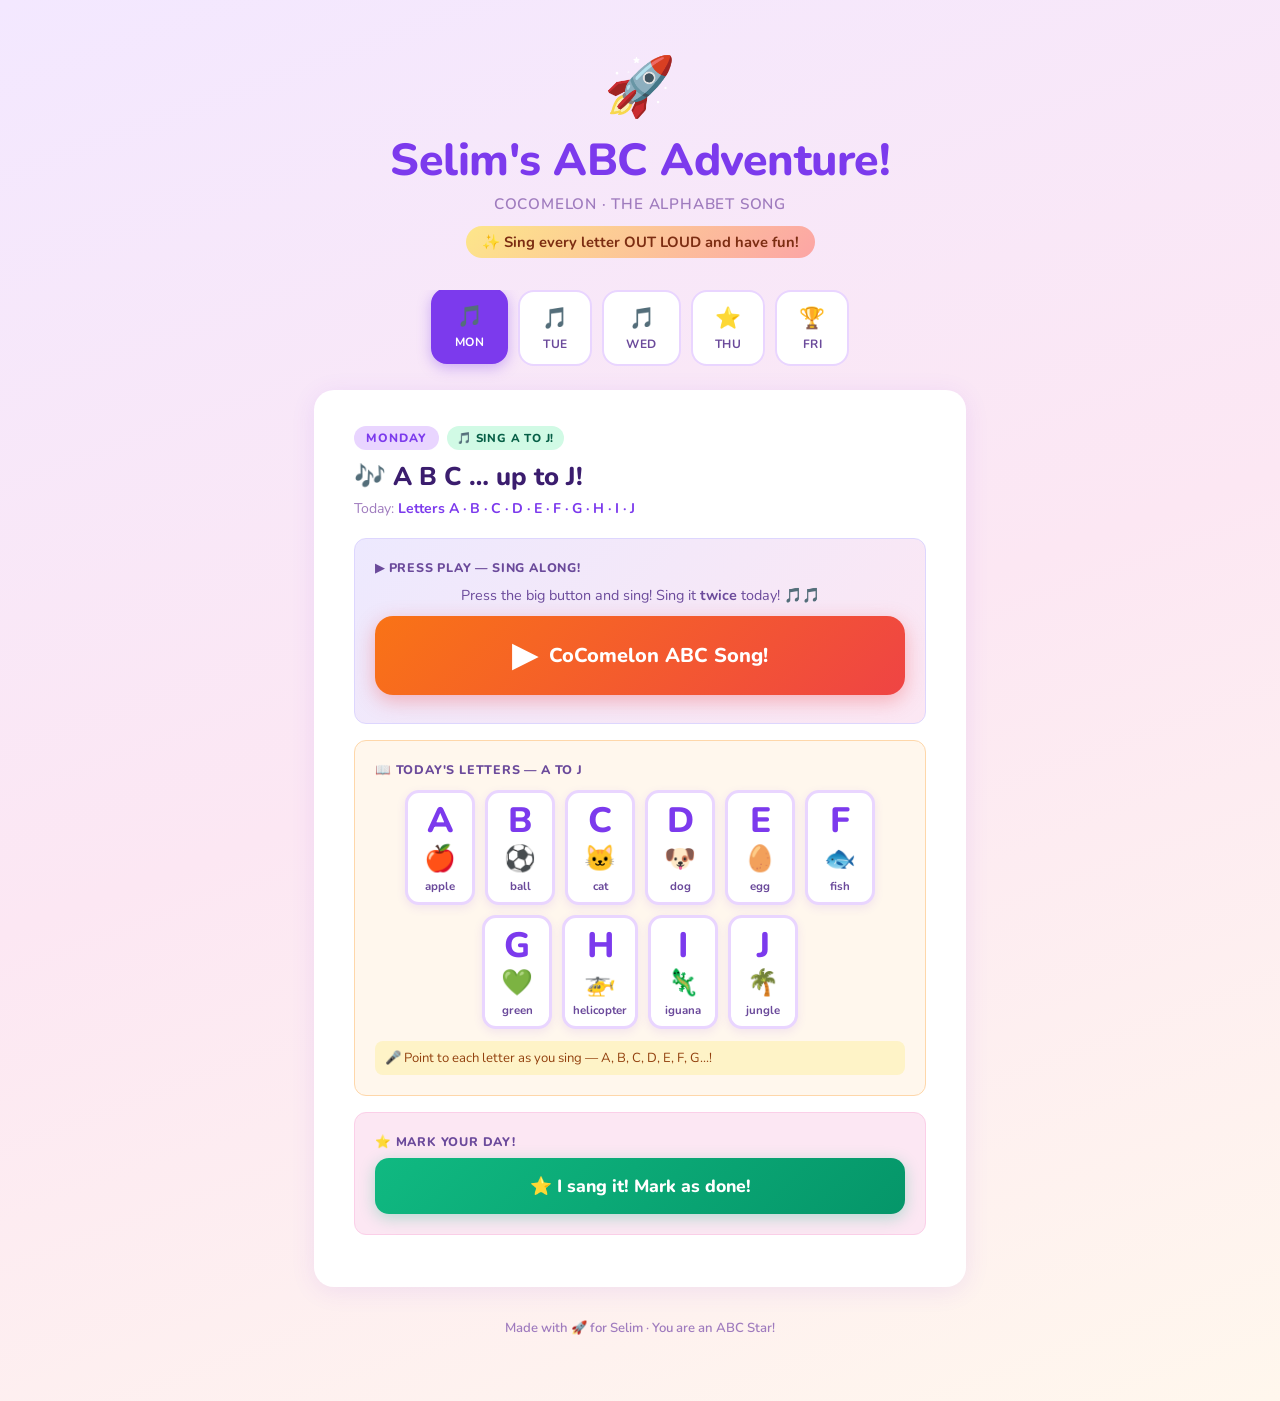
==== selim.html @ 020f1f8c "Add Selim's ABC Adventure — CoComelon alphabet programme - Create selim.html: 5-day plan with letter" ====
<!DOCTYPE html>
<html lang="en">
<head>
  <meta charset="UTF-8" />
  <meta name="viewport" content="width=device-width, initial-scale=1.0" />
  <title>Selim's ABC Adventure!</title>
  <link rel="preconnect" href="https://fonts.googleapis.com" />
  <link href="https://fonts.googleapis.com/css2?family=Nunito:wght@400;600;700;800&display=swap" rel="stylesheet" />
  <link rel="stylesheet" href="style.css" />
  <style>
    /* ── Selim-specific overrides ─────────────────── */
    .selim-header-emoji { font-size: 4rem; display: block; text-align: center; margin-bottom: 6px; }

    /* Big ABC song button */
    .abc-btn {
      display: flex;
      align-items: center;
      justify-content: center;
      gap: 12px;
      background: linear-gradient(135deg, #f97316, #ef4444);
      color: #fff;
      font-size: 1.25rem;
      font-weight: 800;
      font-family: 'Nunito', sans-serif;
      border: none;
      border-radius: 18px;
      padding: 18px 28px;
      cursor: pointer;
      text-decoration: none;
      box-shadow: 0 6px 20px rgba(239,68,68,0.35);
      transition: transform 0.15s, box-shadow 0.15s;
      width: 100%;
      margin: 8px 0;
    }
    .abc-btn:hover { transform: translateY(-3px); box-shadow: 0 10px 28px rgba(239,68,68,0.4); }
    .abc-btn:active { transform: scale(0.97); }
    .abc-btn-icon { font-size: 2rem; }

    /* Letter grid */
    .letter-grid {
      display: flex;
      flex-wrap: wrap;
      gap: 10px;
      justify-content: center;
      margin: 12px 0;
    }
    .letter-tile {
      display: flex;
      flex-direction: column;
      align-items: center;
      background: #fff;
      border: 3px solid #e9d5ff;
      border-radius: 14px;
      padding: 10px 8px 8px;
      min-width: 70px;
      box-shadow: 0 3px 10px rgba(124,58,237,0.1);
    }
    .letter-tile .letter-big {
      font-size: 2.2rem;
      font-weight: 800;
      color: var(--purple);
      line-height: 1;
    }
    .letter-tile .letter-emoji { font-size: 1.6rem; margin: 2px 0; }
    .letter-tile .letter-word {
      font-size: 0.72rem;
      font-weight: 700;
      color: var(--text-mid);
      text-transform: lowercase;
    }

    /* Done button */
    .done-btn {
      display: block;
      width: 100%;
      background: linear-gradient(135deg, #10b981, #059669);
      color: #fff;
      font-size: 1.1rem;
      font-weight: 800;
      font-family: 'Nunito', sans-serif;
      border: none;
      border-radius: 14px;
      padding: 16px;
      cursor: pointer;
      margin-top: 8px;
      box-shadow: 0 4px 16px rgba(16,185,129,0.3);
      transition: transform 0.15s, box-shadow 0.15s;
    }
    .done-btn:hover { transform: translateY(-2px); }
    .done-btn:disabled { background: #d1fae5; color: #059669; cursor: default; box-shadow: none; transform: none; }

    /* Confetti celebration inline */
    .star-row { text-align: center; font-size: 1.8rem; letter-spacing: 4px; margin: 8px 0; }

    @media (max-width: 380px) {
      .letter-tile { min-width: 60px; padding: 8px 6px 6px; }
      .letter-tile .letter-big { font-size: 1.8rem; }
      .abc-btn { font-size: 1.1rem; padding: 15px 20px; }
    }
  </style>
</head>
<body>

  <header>
    <div class="header-emoji">🚀</div>
    <h1>Selim's ABC Adventure!</h1>
    <p class="subtitle">CoComelon · The Alphabet Song</p>
    <p class="golden-rule">✨ Sing every letter OUT LOUD and have fun!</p>
  </header>

  <!-- ═══════════════════════════════════════
       WEEK VIEW — single week, day tabs
  ═══════════════════════════════════════ -->
  <section id="week-view">

    <nav class="day-tabs" role="tablist" aria-label="Days of the week">
      <button class="tab active" data-day="monday"    role="tab" aria-selected="true" ><span class="tab-icon">🎵</span><span class="tab-label">Mon</span></button>
      <button class="tab"        data-day="tuesday"   role="tab" aria-selected="false"><span class="tab-icon">🎵</span><span class="tab-label">Tue</span></button>
      <button class="tab"        data-day="wednesday" role="tab" aria-selected="false"><span class="tab-icon">🎵</span><span class="tab-label">Wed</span></button>
      <button class="tab"        data-day="thursday"  role="tab" aria-selected="false"><span class="tab-icon">⭐</span><span class="tab-label">Thu</span></button>
      <button class="tab"        data-day="friday"    role="tab" aria-selected="false"><span class="tab-icon">🏆</span><span class="tab-label">Fri</span></button>
    </nav>

    <main>

      <!-- ─────────────────────────────────
           MONDAY — A to J (sing twice!)
      ───────────────────────────────── -->
      <section class="day-card active" id="card-monday" data-day="monday">
        <div class="card-header">
          <span class="day-badge">Monday</span>
          <span class="live-badge">🎵 Sing A to J!</span>
          <span class="done-badge" id="done-monday" style="display:none">✅ Done!</span>
        </div>
        <h2>🎶 A B C … up to J!</h2>
        <p class="grammar-tag">Today: <strong>Letters A · B · C · D · E · F · G · H · I · J</strong></p>

        <div class="section-block listen-block">
          <div class="section-label">▶ Press Play — Sing Along!</div>
          <p style="text-align:center;font-size:0.9rem;color:var(--text-mid);margin-bottom:10px;">Press the big button and sing! Sing it <strong>twice</strong> today! 🎵🎵</p>
          <a class="abc-btn" href="https://www.youtube.com/watch?v=75p-N9YKqNo" target="_blank" rel="noopener">
            <span class="abc-btn-icon">▶</span>
            CoComelon ABC Song!
          </a>
        </div>

        <div class="section-block task-block">
          <div class="section-label">📖 Today's Letters — A to J</div>
          <div class="letter-grid">
            <div class="letter-tile"><span class="letter-big">A</span><span class="letter-emoji">🍎</span><span class="letter-word">apple</span></div>
            <div class="letter-tile"><span class="letter-big">B</span><span class="letter-emoji">⚽</span><span class="letter-word">ball</span></div>
            <div class="letter-tile"><span class="letter-big">C</span><span class="letter-emoji">🐱</span><span class="letter-word">cat</span></div>
            <div class="letter-tile"><span class="letter-big">D</span><span class="letter-emoji">🐶</span><span class="letter-word">dog</span></div>
            <div class="letter-tile"><span class="letter-big">E</span><span class="letter-emoji">🥚</span><span class="letter-word">egg</span></div>
            <div class="letter-tile"><span class="letter-big">F</span><span class="letter-emoji">🐟</span><span class="letter-word">fish</span></div>
            <div class="letter-tile"><span class="letter-big">G</span><span class="letter-emoji">💚</span><span class="letter-word">green</span></div>
            <div class="letter-tile"><span class="letter-big">H</span><span class="letter-emoji">🚁</span><span class="letter-word">helicopter</span></div>
            <div class="letter-tile"><span class="letter-big">I</span><span class="letter-emoji">🦎</span><span class="letter-word">iguana</span></div>
            <div class="letter-tile"><span class="letter-big">J</span><span class="letter-emoji">🌴</span><span class="letter-word">jungle</span></div>
          </div>
          <div class="reminder">🎤 Point to each letter as you sing — A, B, C, D, E, F, G…!</div>
        </div>

        <div class="section-block record-block">
          <div class="section-label">⭐ Mark Your Day!</div>
          <button class="done-btn" id="doneBtn-monday">⭐ I sang it! Mark as done!</button>
          <div class="star-row" id="stars-monday" style="display:none">🌟🌟🌟 Amazing, Selim! 🌟🌟🌟</div>
        </div>
      </section>

      <!-- ─────────────────────────────────
           TUESDAY — A to P
      ───────────────────────────────── -->
      <section class="day-card" id="card-tuesday" data-day="tuesday">
        <div class="card-header">
          <span class="day-badge">Tuesday</span>
          <span class="live-badge">🎵 Sing A to P!</span>
          <span class="done-badge" id="done-tuesday" style="display:none">✅ Done!</span>
        </div>
        <h2>🎶 A B C … up to P!</h2>
        <p class="grammar-tag">Today: <strong>Letters A · B · C · D · E · F · G · H · I · J · K · L · M · N · O · P</strong></p>

        <div class="section-block listen-block">
          <div class="section-label">▶ Press Play — Sing Along!</div>
          <p style="text-align:center;font-size:0.9rem;color:var(--text-mid);margin-bottom:10px;">Sing all the way to <strong>P for Panda</strong>! 🐼</p>
          <a class="abc-btn" href="https://www.youtube.com/watch?v=75p-N9YKqNo" target="_blank" rel="noopener">
            <span class="abc-btn-icon">▶</span>
            CoComelon ABC Song!
          </a>
        </div>

        <div class="section-block task-block">
          <div class="section-label">📖 Today's Letters — A to P</div>
          <div class="letter-grid">
            <div class="letter-tile"><span class="letter-big">A</span><span class="letter-emoji">🍎</span><span class="letter-word">apple</span></div>
            <div class="letter-tile"><span class="letter-big">B</span><span class="letter-emoji">⚽</span><span class="letter-word">ball</span></div>
            <div class="letter-tile"><span class="letter-big">C</span><span class="letter-emoji">🐱</span><span class="letter-word">cat</span></div>
            <div class="letter-tile"><span class="letter-big">D</span><span class="letter-emoji">🐶</span><span class="letter-word">dog</span></div>
            <div class="letter-tile"><span class="letter-big">E</span><span class="letter-emoji">🥚</span><span class="letter-word">egg</span></div>
            <div class="letter-tile"><span class="letter-big">F</span><span class="letter-emoji">🐟</span><span class="letter-word">fish</span></div>
            <div class="letter-tile"><span class="letter-big">G</span><span class="letter-emoji">💚</span><span class="letter-word">green</span></div>
            <div class="letter-tile"><span class="letter-big">H</span><span class="letter-emoji">🚁</span><span class="letter-word">helicopter</span></div>
            <div class="letter-tile"><span class="letter-big">I</span><span class="letter-emoji">🦎</span><span class="letter-word">iguana</span></div>
            <div class="letter-tile"><span class="letter-big">J</span><span class="letter-emoji">🌴</span><span class="letter-word">jungle</span></div>
            <div class="letter-tile"><span class="letter-big">K</span><span class="letter-emoji">🦘</span><span class="letter-word">kangaroo</span></div>
            <div class="letter-tile"><span class="letter-big">L</span><span class="letter-emoji">🦙</span><span class="letter-word">llama</span></div>
            <div class="letter-tile"><span class="letter-big">M</span><span class="letter-emoji">🐭</span><span class="letter-word">mouse</span></div>
            <div class="letter-tile"><span class="letter-big">N</span><span class="letter-emoji">9️⃣</span><span class="letter-word">nine</span></div>
            <div class="letter-tile"><span class="letter-big">O</span><span class="letter-emoji">🦤</span><span class="letter-word">ostrich</span></div>
            <div class="letter-tile"><span class="letter-big">P</span><span class="letter-emoji">🐼</span><span class="letter-word">panda</span></div>
          </div>
          <div class="reminder">🎤 You know six more letters today — K, L, M, N, O, P! Great job!</div>
        </div>

        <div class="section-block record-block">
          <div class="section-label">⭐ Mark Your Day!</div>
          <button class="done-btn" id="doneBtn-tuesday">⭐ I sang it! Mark as done!</button>
          <div class="star-row" id="stars-tuesday" style="display:none">🌟🌟🌟 Superstar, Selim! 🌟🌟🌟</div>
        </div>
      </section>

      <!-- ─────────────────────────────────
           WEDNESDAY — Full A to Z!
      ───────────────────────────────── -->
      <section class="day-card" id="card-wednesday" data-day="wednesday">
        <div class="card-header">
          <span class="day-badge">Wednesday</span>
          <span class="live-badge">🎵 Sing A to Z!</span>
          <span class="done-badge" id="done-wednesday" style="display:none">✅ Done!</span>
        </div>
        <h2>🎶 The Whole Alphabet — A to Z!</h2>
        <p class="grammar-tag">Today: <strong>All 26 letters — A all the way to Z!</strong></p>

        <div class="section-block listen-block">
          <div class="section-label">▶ Press Play — Sing Along!</div>
          <p style="text-align:center;font-size:0.9rem;color:var(--text-mid);margin-bottom:10px;">You know ALL the letters now — sing the <strong>whole song</strong>! 🏆</p>
          <a class="abc-btn" href="https://www.youtube.com/watch?v=75p-N9YKqNo" target="_blank" rel="noopener">
            <span class="abc-btn-icon">▶</span>
            CoComelon ABC Song!
          </a>
        </div>

        <div class="section-block task-block">
          <div class="section-label">📖 All 26 Letters — A to Z!</div>
          <div class="letter-grid">
            <div class="letter-tile"><span class="letter-big">A</span><span class="letter-emoji">🍎</span><span class="letter-word">apple</span></div>
            <div class="letter-tile"><span class="letter-big">B</span><span class="letter-emoji">⚽</span><span class="letter-word">ball</span></div>
            <div class="letter-tile"><span class="letter-big">C</span><span class="letter-emoji">🐱</span><span class="letter-word">cat</span></div>
            <div class="letter-tile"><span class="letter-big">D</span><span class="letter-emoji">🐶</span><span class="letter-word">dog</span></div>
            <div class="letter-tile"><span class="letter-big">E</span><span class="letter-emoji">🥚</span><span class="letter-word">egg</span></div>
            <div class="letter-tile"><span class="letter-big">F</span><span class="letter-emoji">🐟</span><span class="letter-word">fish</span></div>
            <div class="letter-tile"><span class="letter-big">G</span><span class="letter-emoji">💚</span><span class="letter-word">green</span></div>
            <div class="letter-tile"><span class="letter-big">H</span><span class="letter-emoji">🚁</span><span class="letter-word">helicopter</span></div>
            <div class="letter-tile"><span class="letter-big">I</span><span class="letter-emoji">🦎</span><span class="letter-word">iguana</span></div>
            <div class="letter-tile"><span class="letter-big">J</span><span class="letter-emoji">🌴</span><span class="letter-word">jungle</span></div>
            <div class="letter-tile"><span class="letter-big">K</span><span class="letter-emoji">🦘</span><span class="letter-word">kangaroo</span></div>
            <div class="letter-tile"><span class="letter-big">L</span><span class="letter-emoji">🦙</span><span class="letter-word">llama</span></div>
            <div class="letter-tile"><span class="letter-big">M</span><span class="letter-emoji">🐭</span><span class="letter-word">mouse</span></div>
            <div class="letter-tile"><span class="letter-big">N</span><span class="letter-emoji">9️⃣</span><span class="letter-word">nine</span></div>
            <div class="letter-tile"><span class="letter-big">O</span><span class="letter-emoji">🦤</span><span class="letter-word">ostrich</span></div>
            <div class="letter-tile"><span class="letter-big">P</span><span class="letter-emoji">🐼</span><span class="letter-word">panda</span></div>
            <div class="letter-tile"><span class="letter-big">Q</span><span class="letter-emoji">❓</span><span class="letter-word">question</span></div>
            <div class="letter-tile"><span class="letter-big">R</span><span class="letter-emoji">🔴</span><span class="letter-word">red</span></div>
            <div class="letter-tile"><span class="letter-big">S</span><span class="letter-emoji">🚢</span><span class="letter-word">submarine</span></div>
            <div class="letter-tile"><span class="letter-big">T</span><span class="letter-emoji">🚂</span><span class="letter-word">train</span></div>
            <div class="letter-tile"><span class="letter-big">U</span><span class="letter-emoji">⬆️</span><span class="letter-word">up</span></div>
            <div class="letter-tile"><span class="letter-big">V</span><span class="letter-emoji">🎻</span><span class="letter-word">violin</span></div>
            <div class="letter-tile"><span class="letter-big">W</span><span class="letter-emoji">⌚</span><span class="letter-word">watch</span></div>
            <div class="letter-tile"><span class="letter-big">X</span><span class="letter-emoji">🪓</span><span class="letter-word">ax</span></div>
            <div class="letter-tile"><span class="letter-big">Y</span><span class="letter-emoji">💛</span><span class="letter-word">yellow</span></div>
            <div class="letter-tile"><span class="letter-big">Z</span><span class="letter-emoji">🦒</span><span class="letter-word">zoo</span></div>
          </div>
          <div class="reminder">🏆 All 26 letters from A to Z — you are a champion, Selim!</div>
        </div>

        <div class="section-block record-block">
          <div class="section-label">⭐ Mark Your Day!</div>
          <button class="done-btn" id="doneBtn-wednesday">⭐ I sang it! Mark as done!</button>
          <div class="star-row" id="stars-wednesday" style="display:none">🌟🌟🌟 CHAMPION! A to Z! 🌟🌟🌟</div>
        </div>
      </section>

      <!-- ─────────────────────────────────
           THURSDAY — Whole Song!
      ───────────────────────────────── -->
      <section class="day-card" id="card-thursday" data-day="thursday">
        <div class="card-header">
          <span class="day-badge">Thursday</span>
          <span class="live-badge" style="background:#fde68a;color:#92400e;">⭐ Star Day!</span>
          <span class="done-badge" id="done-thursday" style="display:none">✅ Done!</span>
        </div>
        <h2>⭐ Star Day — Full Song, A to Z!</h2>
        <p class="grammar-tag">Today: <strong>Sing the whole ABC song — all 26 letters!</strong></p>

        <div class="section-block listen-block">
          <div class="section-label">▶ Press Play — Sing Along!</div>
          <p style="text-align:center;font-size:0.9rem;color:var(--text-mid);margin-bottom:10px;">It's your Star Day! Sing the whole song as <strong>loud</strong> as you can! 🌟</p>
          <a class="abc-btn" href="https://www.youtube.com/watch?v=75p-N9YKqNo" target="_blank" rel="noopener">
            <span class="abc-btn-icon">▶</span>
            CoComelon ABC Song!
          </a>
        </div>

        <div class="section-block task-block">
          <div class="section-label">📖 All 26 Letters — Can you name them all?</div>
          <div class="letter-grid">
            <div class="letter-tile"><span class="letter-big">A</span><span class="letter-emoji">🍎</span><span class="letter-word">apple</span></div>
            <div class="letter-tile"><span class="letter-big">B</span><span class="letter-emoji">⚽</span><span class="letter-word">ball</span></div>
            <div class="letter-tile"><span class="letter-big">C</span><span class="letter-emoji">🐱</span><span class="letter-word">cat</span></div>
            <div class="letter-tile"><span class="letter-big">D</span><span class="letter-emoji">🐶</span><span class="letter-word">dog</span></div>
            <div class="letter-tile"><span class="letter-big">E</span><span class="letter-emoji">🥚</span><span class="letter-word">egg</span></div>
            <div class="letter-tile"><span class="letter-big">F</span><span class="letter-emoji">🐟</span><span class="letter-word">fish</span></div>
            <div class="letter-tile"><span class="letter-big">G</span><span class="letter-emoji">💚</span><span class="letter-word">green</span></div>
            <div class="letter-tile"><span class="letter-big">H</span><span class="letter-emoji">🚁</span><span class="letter-word">helicopter</span></div>
            <div class="letter-tile"><span class="letter-big">I</span><span class="letter-emoji">🦎</span><span class="letter-word">iguana</span></div>
            <div class="letter-tile"><span class="letter-big">J</span><span class="letter-emoji">🌴</span><span class="letter-word">jungle</span></div>
            <div class="letter-tile"><span class="letter-big">K</span><span class="letter-emoji">🦘</span><span class="letter-word">kangaroo</span></div>
            <div class="letter-tile"><span class="letter-big">L</span><span class="letter-emoji">🦙</span><span class="letter-word">llama</span></div>
            <div class="letter-tile"><span class="letter-big">M</span><span class="letter-emoji">🐭</span><span class="letter-word">mouse</span></div>
            <div class="letter-tile"><span class="letter-big">N</span><span class="letter-emoji">9️⃣</span><span class="letter-word">nine</span></div>
            <div class="letter-tile"><span class="letter-big">O</span><span class="letter-emoji">🦤</span><span class="letter-word">ostrich</span></div>
            <div class="letter-tile"><span class="letter-big">P</span><span class="letter-emoji">🐼</span><span class="letter-word">panda</span></div>
            <div class="letter-tile"><span class="letter-big">Q</span><span class="letter-emoji">❓</span><span class="letter-word">question</span></div>
            <div class="letter-tile"><span class="letter-big">R</span><span class="letter-emoji">🔴</span><span class="letter-word">red</span></div>
            <div class="letter-tile"><span class="letter-big">S</span><span class="letter-emoji">🚢</span><span class="letter-word">submarine</span></div>
            <div class="letter-tile"><span class="letter-big">T</span><span class="letter-emoji">🚂</span><span class="letter-word">train</span></div>
            <div class="letter-tile"><span class="letter-big">U</span><span class="letter-emoji">⬆️</span><span class="letter-word">up</span></div>
            <div class="letter-tile"><span class="letter-big">V</span><span class="letter-emoji">🎻</span><span class="letter-word">violin</span></div>
            <div class="letter-tile"><span class="letter-big">W</span><span class="letter-emoji">⌚</span><span class="letter-word">watch</span></div>
            <div class="letter-tile"><span class="letter-big">X</span><span class="letter-emoji">🪓</span><span class="letter-word">ax</span></div>
            <div class="letter-tile"><span class="letter-big">Y</span><span class="letter-emoji">💛</span><span class="letter-word">yellow</span></div>
            <div class="letter-tile"><span class="letter-big">Z</span><span class="letter-emoji">🦒</span><span class="letter-word">zoo</span></div>
          </div>
          <div class="reminder">⭐ Point to every letter and say its word — you are doing SO well!</div>
        </div>

        <div class="section-block record-block">
          <div class="section-label">⭐ Mark Your Day!</div>
          <button class="done-btn" id="doneBtn-thursday">⭐ I sang it! Mark as done!</button>
          <div class="star-row" id="stars-thursday" style="display:none">🌟🌟🌟 STAR OF THE DAY! 🌟🌟🌟</div>
        </div>
      </section>

      <!-- ─────────────────────────────────
           FRIDAY — Grand Finale!
      ───────────────────────────────── -->
      <section class="day-card" id="card-friday" data-day="friday">
        <div class="card-header">
          <span class="day-badge">Friday</span>
          <span class="live-badge" style="background:#fde68a;color:#92400e;">🏆 Champion Day!</span>
          <span class="done-badge" id="done-friday" style="display:none">✅ Done!</span>
        </div>
        <h2>🏆 Champion Day — A to Z!</h2>
        <p class="grammar-tag">Today: <strong>The Grand Finale — sing the whole song like a champion!</strong></p>

        <div class="section-block listen-block">
          <div class="section-label">▶ Press Play — Sing Along!</div>
          <p style="text-align:center;font-size:0.9rem;color:var(--text-mid);margin-bottom:10px;">You did it all week! Sing it one more time and be a <strong>Champion</strong>! 🏆🎉</p>
          <a class="abc-btn" href="https://www.youtube.com/watch?v=75p-N9YKqNo" target="_blank" rel="noopener">
            <span class="abc-btn-icon">▶</span>
            CoComelon ABC Song!
          </a>
        </div>

        <div class="section-block task-block">
          <div class="section-label">📖 All 26 Letters — You know them ALL!</div>
          <div class="letter-grid">
            <div class="letter-tile"><span class="letter-big">A</span><span class="letter-emoji">🍎</span><span class="letter-word">apple</span></div>
            <div class="letter-tile"><span class="letter-big">B</span><span class="letter-emoji">⚽</span><span class="letter-word">ball</span></div>
            <div class="letter-tile"><span class="letter-big">C</span><span class="letter-emoji">🐱</span><span class="letter-word">cat</span></div>
            <div class="letter-tile"><span class="letter-big">D</span><span class="letter-emoji">🐶</span><span class="letter-word">dog</span></div>
            <div class="letter-tile"><span class="letter-big">E</span><span class="letter-emoji">🥚</span><span class="letter-word">egg</span></div>
            <div class="letter-tile"><span class="letter-big">F</span><span class="letter-emoji">🐟</span><span class="letter-word">fish</span></div>
            <div class="letter-tile"><span class="letter-big">G</span><span class="letter-emoji">💚</span><span class="letter-word">green</span></div>
            <div class="letter-tile"><span class="letter-big">H</span><span class="letter-emoji">🚁</span><span class="letter-word">helicopter</span></div>
            <div class="letter-tile"><span class="letter-big">I</span><span class="letter-emoji">🦎</span><span class="letter-word">iguana</span></div>
            <div class="letter-tile"><span class="letter-big">J</span><span class="letter-emoji">🌴</span><span class="letter-word">jungle</span></div>
            <div class="letter-tile"><span class="letter-big">K</span><span class="letter-emoji">🦘</span><span class="letter-word">kangaroo</span></div>
            <div class="letter-tile"><span class="letter-big">L</span><span class="letter-emoji">🦙</span><span class="letter-word">llama</span></div>
            <div class="letter-tile"><span class="letter-big">M</span><span class="letter-emoji">🐭</span><span class="letter-word">mouse</span></div>
            <div class="letter-tile"><span class="letter-big">N</span><span class="letter-emoji">9️⃣</span><span class="letter-word">nine</span></div>
            <div class="letter-tile"><span class="letter-big">O</span><span class="letter-emoji">🦤</span><span class="letter-word">ostrich</span></div>
            <div class="letter-tile"><span class="letter-big">P</span><span class="letter-emoji">🐼</span><span class="letter-word">panda</span></div>
            <div class="letter-tile"><span class="letter-big">Q</span><span class="letter-emoji">❓</span><span class="letter-word">question</span></div>
            <div class="letter-tile"><span class="letter-big">R</span><span class="letter-emoji">🔴</span><span class="letter-word">red</span></div>
            <div class="letter-tile"><span class="letter-big">S</span><span class="letter-emoji">🚢</span><span class="letter-word">submarine</span></div>
            <div class="letter-tile"><span class="letter-big">T</span><span class="letter-emoji">🚂</span><span class="letter-word">train</span></div>
            <div class="letter-tile"><span class="letter-big">U</span><span class="letter-emoji">⬆️</span><span class="letter-word">up</span></div>
            <div class="letter-tile"><span class="letter-big">V</span><span class="letter-emoji">🎻</span><span class="letter-word">violin</span></div>
            <div class="letter-tile"><span class="letter-big">W</span><span class="letter-emoji">⌚</span><span class="letter-word">watch</span></div>
            <div class="letter-tile"><span class="letter-big">X</span><span class="letter-emoji">🪓</span><span class="letter-word">ax</span></div>
            <div class="letter-tile"><span class="letter-big">Y</span><span class="letter-emoji">💛</span><span class="letter-word">yellow</span></div>
            <div class="letter-tile"><span class="letter-big">Z</span><span class="letter-emoji">🦒</span><span class="letter-word">zoo</span></div>
          </div>
          <div class="reminder">🎉 You finished the whole week! You are an ABC Champion, Selim! 🏆🌈</div>
        </div>

        <div class="section-block record-block">
          <div class="section-label">🏆 Mark Your Day!</div>
          <button class="done-btn" id="doneBtn-friday">🏆 I sang it! I'm a Champion!</button>
          <div class="star-row" id="stars-friday" style="display:none">🏆🌟🎉 ABC CHAMPION! WELL DONE SELIM! 🎉🌟🏆</div>
        </div>
      </section>

    </main>
  </section>

  <footer>
    <p>Made with 🚀 for Selim · You are an ABC Star!</p>
  </footer>

  <script src="selim-script.js"></script>
</body>
</html>
---- style.css ----
/* =========================================
   BILGE'S ENGLISH HUB — style.css
   Soft pastel, mobile-first
   ========================================= */

/* --- Reset & Base --- */
*, *::before, *::after {
  box-sizing: border-box;
  margin: 0;
  padding: 0;
}

:root {
  --lavender:    #f3e8ff;
  --blush:       #fce7f3;
  --cream:       #fff7ed;
  --mint:        #ecfdf5;
  --purple:      #7c3aed;
  --purple-mid:  #a855f7;
  --purple-light:#e9d5ff;
  --pink:        #ec4899;
  --pink-light:  #fce7f3;
  --text-dark:   #3b1d6e;
  --text-mid:    #6b4a9b;
  --text-soft:   #9f7bbe;
  --white:       #ffffff;
  --shadow:      0 4px 24px rgba(124, 58, 237, 0.10);
  --radius:      20px;
  --radius-sm:   12px;
}

html {
  font-size: 16px;
  scroll-behavior: smooth;
}

body {
  font-family: 'Nunito', sans-serif;
  background: linear-gradient(160deg, var(--lavender) 0%, var(--blush) 50%, var(--cream) 100%);
  min-height: 100vh;
  color: var(--text-dark);
  padding-bottom: 48px;
}

/* --- Header --- */
header {
  text-align: center;
  padding: 36px 20px 24px;
}

.header-emoji {
  font-size: 2.8rem;
  margin-bottom: 8px;
  animation: float 3s ease-in-out infinite;
}

@keyframes float {
  0%, 100% { transform: translateY(0); }
  50%       { transform: translateY(-6px); }
}

header h1 {
  font-size: 1.9rem;
  font-weight: 800;
  color: var(--purple);
  letter-spacing: -0.5px;
  line-height: 1.2;
}

.subtitle {
  margin-top: 6px;
  font-size: 0.9rem;
  color: var(--text-soft);
  font-weight: 600;
  text-transform: uppercase;
  letter-spacing: 0.8px;
}

.golden-rule {
  margin-top: 12px;
  display: inline-block;
  background: linear-gradient(135deg, #fde68a, #fca5a5);
  color: #7c2d12;
  font-size: 0.85rem;
  font-weight: 700;
  padding: 6px 16px;
  border-radius: 30px;
}

/* --- Landing --- */
#landing {
  padding: 0 16px 40px;
  max-width: 600px;
  margin: 0 auto;
}

.landing-intro {
  text-align: center;
  font-size: 1rem;
  color: var(--text-mid);
  font-weight: 600;
  margin-bottom: 24px;
}

.week-cards {
  display: flex;
  flex-direction: column;
  gap: 16px;
}

.week-card {
  display: flex;
  align-items: center;
  gap: 16px;
  background: var(--white);
  border: 2px solid var(--purple-light);
  border-radius: var(--radius);
  padding: 18px 20px;
  cursor: pointer;
  text-align: left;
  font-family: 'Nunito', sans-serif;
  box-shadow: var(--shadow);
  transition: transform 0.18s ease, border-color 0.18s ease, box-shadow 0.18s ease;
}

.week-card:hover {
  transform: translateY(-3px);
  border-color: var(--purple-mid);
  box-shadow: 0 8px 32px rgba(124, 58, 237, 0.18);
}

.week-card:active { transform: scale(0.98); }

.week-card-emoji {
  font-size: 2.2rem;
  flex-shrink: 0;
}

.week-card-text {
  flex: 1;
  display: flex;
  flex-direction: column;
  gap: 3px;
}

.week-card-number {
  font-size: 0.72rem;
  font-weight: 800;
  text-transform: uppercase;
  letter-spacing: 0.8px;
  color: var(--text-soft);
}

.week-card-title {
  font-size: 1.05rem;
  font-weight: 800;
  color: var(--text-dark);
}

.week-card-desc {
  font-size: 0.82rem;
  color: var(--text-soft);
  font-weight: 600;
}

.week-card-arrow {
  font-size: 1.4rem;
  color: var(--purple-mid);
  flex-shrink: 0;
  transition: transform 0.18s ease;
}

.week-card:hover .week-card-arrow {
  transform: translateX(4px);
}

/* --- Week View Header --- */
.week-view-header {
  display: flex;
  align-items: center;
  gap: 12px;
  padding: 12px 16px 16px;
  max-width: 560px;
  margin: 0 auto;
}

.back-btn {
  background: var(--white);
  border: 2px solid var(--purple-light);
  border-radius: var(--radius-sm);
  color: var(--purple);
  font-family: 'Nunito', sans-serif;
  font-size: 0.85rem;
  font-weight: 700;
  padding: 8px 14px;
  cursor: pointer;
  flex-shrink: 0;
  transition: background 0.15s, border-color 0.15s;
}

.back-btn:hover {
  background: var(--lavender);
  border-color: var(--purple-mid);
}

.week-view-title {
  font-size: 0.88rem;
  font-weight: 800;
  color: var(--text-mid);
  text-transform: uppercase;
  letter-spacing: 0.5px;
  line-height: 1.3;
  flex: 1;
  min-width: 0;
  word-break: break-word;
}

/* --- Live Class Block --- */
.live-block {
  background: linear-gradient(135deg, #ecfdf5, #d1fae5);
  border: 1px solid #a7f3d0;
}

.live-badge {
  background: #d1fae5;
  color: #065f46;
  font-size: 0.72rem;
  font-weight: 800;
  text-transform: uppercase;
  letter-spacing: 0.8px;
  padding: 4px 10px;
  border-radius: 20px;
}

/* --- Student Selector (index.html) --- */
#selector {
  padding: 0 16px 40px;
  max-width: 720px;
  margin: 0 auto;
}

.selector-intro {
  text-align: center;
  font-size: 1rem;
  color: var(--text-mid);
  font-weight: 600;
  margin-bottom: 24px;
}

.student-cards {
  display: flex;
  gap: 16px;
  justify-content: center;
  margin-bottom: 28px;
}

.student-card {
  display: flex;
  flex-direction: column;
  align-items: center;
  gap: 10px;
  background: var(--white);
  border: 2px solid var(--purple-light);
  border-radius: var(--radius);
  padding: 28px 24px 22px;
  cursor: pointer;
  font-family: 'Nunito', sans-serif;
  box-shadow: var(--shadow);
  transition: transform 0.18s ease, border-color 0.18s ease, box-shadow 0.18s ease;
  min-width: 140px;
}

.student-card:hover {
  transform: translateY(-4px);
  border-color: var(--purple-mid);
  box-shadow: 0 10px 32px rgba(124, 58, 237, 0.18);
}

.student-card:active { transform: scale(0.97); }

.student-card.selected {
  border-color: var(--purple);
  background: var(--lavender);
  box-shadow: 0 6px 24px rgba(124, 58, 237, 0.25);
}

.student-card-emoji {
  font-size: 2.8rem;
}

.student-card-text {
  display: flex;
  flex-direction: column;
  align-items: center;
  gap: 4px;
}

.student-card-name {
  font-size: 1.2rem;
  font-weight: 800;
  color: var(--text-dark);
}

.student-card-sub {
  font-size: 0.75rem;
  font-weight: 600;
  color: var(--text-soft);
  text-transform: uppercase;
  letter-spacing: 0.5px;
}

/* --- Hub Portal link (index.html → speaking-hub.html) --- */
.hub-portal {
  margin-bottom: 28px;
}

.hub-portal-label {
  text-align: center;
  font-size: 0.72rem;
  font-weight: 800;
  text-transform: uppercase;
  letter-spacing: 0.8px;
  color: var(--text-soft);
  margin-bottom: 10px;
}

.hub-portal-btn {
  display: flex;
  align-items: center;
  gap: 14px;
  background: linear-gradient(135deg, #1e1b4b, #3730a3);
  border-radius: var(--radius);
  padding: 16px 20px;
  text-decoration: none;
  box-shadow: 0 4px 20px rgba(55, 48, 163, 0.30);
  transition: transform 0.18s ease, box-shadow 0.18s ease;
}

.hub-portal-btn:hover {
  transform: translateY(-3px);
  box-shadow: 0 8px 28px rgba(55, 48, 163, 0.40);
}

.hub-portal-btn:active { transform: scale(0.98); }

.hub-portal-emoji {
  font-size: 2rem;
  flex-shrink: 0;
}

.hub-portal-text {
  flex: 1;
  display: flex;
  flex-direction: column;
  gap: 3px;
}

.hub-portal-name {
  font-size: 1rem;
  font-weight: 800;
  color: #ffffff;
}

.hub-portal-sub {
  font-size: 0.75rem;
  font-weight: 600;
  color: #a5b4fc;
}

.hub-portal-arrow {
  font-size: 1.3rem;
  color: #a5b4fc;
  flex-shrink: 0;
  transition: transform 0.18s ease;
}

.hub-portal-btn:hover .hub-portal-arrow {
  transform: translateX(4px);
}

/* --- Password Box --- */
#password-box {
  background: var(--white);
  border: 2px solid var(--purple-light);
  border-radius: var(--radius);
  padding: 24px 20px;
  box-shadow: var(--shadow);
  animation: fadeIn 0.25s ease;
}

.password-prompt {
  font-size: 0.95rem;
  font-weight: 700;
  color: var(--text-dark);
  margin-bottom: 14px;
  text-align: center;
}

.password-input-row {
  display: flex;
  gap: 10px;
  align-items: center;
}

#password-field {
  flex: 1;
  padding: 13px 16px;
  border: 2px solid var(--purple-light);
  border-radius: var(--radius-sm);
  font-family: 'Nunito', sans-serif;
  font-size: 1rem;
  font-weight: 600;
  color: var(--text-dark);
  background: var(--lavender);
  outline: none;
  transition: border-color 0.15s;
}

#password-field:focus {
  border-color: var(--purple-mid);
  background: var(--white);
}

#enter-btn {
  width: 50px;
  height: 50px;
  border-radius: 50%;
  border: none;
  background: var(--purple);
  color: var(--white);
  font-size: 1.3rem;
  font-weight: 800;
  cursor: pointer;
  flex-shrink: 0;
  box-shadow: 0 4px 14px rgba(124, 58, 237, 0.35);
  transition: background 0.15s, transform 0.12s;
}

#enter-btn:hover  { background: #6d28d9; }
#enter-btn:active { transform: scale(0.93); }

.password-error {
  margin-top: 10px;
  text-align: center;
  font-size: 0.85rem;
  font-weight: 700;
  color: #dc2626;
}

@keyframes shake {
  0%, 100% { transform: translateX(0); }
  20%       { transform: translateX(-9px); }
  40%       { transform: translateX(9px); }
  60%       { transform: translateX(-6px); }
  80%       { transform: translateX(6px); }
}

.shake { animation: shake 0.38s ease; }

/* --- Day Tabs --- */
.day-tabs {
  display: flex;
  gap: 8px;
  padding: 0 16px 20px;
  overflow-x: auto;
  scrollbar-width: none;
  justify-content: center;
  flex-wrap: wrap;
}

.day-tabs::-webkit-scrollbar { display: none; }

.tab {
  display: flex;
  flex-direction: column;
  align-items: center;
  gap: 4px;
  padding: 10px 18px;
  border: 2px solid var(--purple-light);
  border-radius: 16px;
  background: var(--white);
  color: var(--text-mid);
  font-family: 'Nunito', sans-serif;
  font-size: 0.78rem;
  font-weight: 700;
  cursor: pointer;
  transition: all 0.2s ease;
  min-width: 60px;
  position: relative;
}

.tab-icon { font-size: 1.3rem; }
.tab-label { font-size: 0.75rem; text-transform: uppercase; letter-spacing: 0.5px; }

.tab:hover {
  border-color: var(--purple-mid);
  background: var(--lavender);
  transform: translateY(-2px);
}

.tab.active {
  background: var(--purple);
  border-color: var(--purple);
  color: var(--white);
  box-shadow: 0 4px 14px rgba(124, 58, 237, 0.35);
  transform: translateY(-2px);
}

/* Done indicator dot on tab */
.tab.done::after {
  content: '✓';
  position: absolute;
  top: -6px;
  right: -6px;
  background: #10b981;
  color: white;
  font-size: 0.6rem;
  font-weight: 800;
  width: 18px;
  height: 18px;
  border-radius: 50%;
  display: flex;
  align-items: center;
  justify-content: center;
  line-height: 18px;
  text-align: center;
}

/* --- Main / Cards --- */
main {
  padding: 0 16px;
  max-width: 560px;
  margin: 0 auto;
}

/* --- Day Card --- */
.day-card {
  display: none;
  background: var(--white);
  border-radius: var(--radius);
  box-shadow: var(--shadow);
  padding: 24px 20px;
  animation: fadeIn 0.3s ease;
}

.day-card.active { display: block; }

@keyframes fadeIn {
  from { opacity: 0; transform: translateY(10px); }
  to   { opacity: 1; transform: translateY(0); }
}

/* Card header row */
.card-header {
  display: flex;
  align-items: center;
  flex-wrap: wrap;
  gap: 8px;
  margin-bottom: 10px;
}

.day-badge {
  background: var(--purple-light);
  color: var(--purple);
  font-size: 0.75rem;
  font-weight: 800;
  text-transform: uppercase;
  letter-spacing: 1px;
  padding: 4px 12px;
  border-radius: 20px;
}

.done-badge {
  background: #d1fae5;
  color: #065f46;
  font-size: 0.75rem;
  font-weight: 700;
  padding: 4px 12px;
  border-radius: 20px;
}

.day-card h2 {
  font-size: 1.35rem;
  font-weight: 800;
  color: var(--text-dark);
  line-height: 1.3;
  margin-bottom: 6px;
}

.grammar-tag {
  font-size: 0.82rem;
  color: var(--text-soft);
  margin-bottom: 20px;
}

.grammar-tag strong {
  color: var(--purple);
}

/* --- Section Blocks --- */
.section-block {
  border-radius: var(--radius-sm);
  padding: 16px;
  margin-bottom: 16px;
}

.listen-block {
  background: linear-gradient(135deg, #ede9fe, #fce7f3);
  border: 1px solid #ddd6fe;
}

.task-block {
  background: var(--cream);
  border: 1px solid #fed7aa;
}

.record-block {
  background: var(--blush);
  border: 1px solid #fbcfe8;
}

.section-label {
  font-size: 0.78rem;
  font-weight: 800;
  text-transform: uppercase;
  letter-spacing: 0.8px;
  color: var(--text-mid);
  margin-bottom: 8px;
}

.section-block p {
  font-size: 0.92rem;
  line-height: 1.55;
  color: var(--text-dark);
  margin-bottom: 10px;
}

/* Video button */
.video-btn {
  display: block;
  background: var(--purple);
  color: var(--white);
  text-decoration: none;
  text-align: center;
  padding: 13px 20px;
  border-radius: var(--radius-sm);
  font-weight: 700;
  font-size: 0.95rem;
  margin: 10px 0 8px;
  transition: background 0.2s, transform 0.15s;
}

.video-btn:hover, .video-btn:active {
  background: #6d28d9;
  transform: scale(0.98);
}

.video-note {
  font-size: 0.78rem !important;
  color: var(--text-soft) !important;
  margin-bottom: 0 !important;
}

/* Task prompts list */
.task-prompts {
  list-style: none;
  margin: 10px 0;
  display: flex;
  flex-direction: column;
  gap: 6px;
}

.task-prompts li {
  display: flex;
  align-items: flex-start;
  gap: 8px;
  font-size: 0.92rem;
  color: var(--text-dark);
  line-height: 1.4;
}

.task-prompts li::before {
  content: '→';
  color: var(--purple-mid);
  font-weight: 800;
  flex-shrink: 0;
  margin-top: 1px;
}

.reminder {
  font-size: 0.82rem !important;
  color: #92400e !important;
  background: #fef3c7;
  border-radius: 8px;
  padding: 8px 10px;
  margin-bottom: 0 !important;
}

/* --- Recorder --- */
.recorder {
  display: flex;
  flex-direction: column;
  align-items: center;
  gap: 14px;
}

/* Big record button */
.record-btn {
  width: 100px;
  height: 100px;
  border-radius: 50%;
  border: none;
  background: linear-gradient(135deg, var(--pink), var(--purple-mid));
  color: white;
  display: flex;
  flex-direction: column;
  align-items: center;
  justify-content: center;
  gap: 4px;
  cursor: pointer;
  box-shadow: 0 6px 20px rgba(236, 72, 153, 0.35);
  transition: transform 0.15s, box-shadow 0.15s;
  font-family: 'Nunito', sans-serif;
}

.record-btn:active { transform: scale(0.94); }

.record-btn.recording {
  background: linear-gradient(135deg, #ef4444, #dc2626);
  animation: pulse 1.2s ease-in-out infinite;
  box-shadow: 0 6px 20px rgba(239, 68, 68, 0.45);
}

@keyframes pulse {
  0%, 100% { transform: scale(1); box-shadow: 0 6px 20px rgba(239, 68, 68, 0.45); }
  50%       { transform: scale(1.06); box-shadow: 0 8px 28px rgba(239, 68, 68, 0.60); }
}

.record-icon { font-size: 1.8rem; }
.record-label { font-size: 0.68rem; font-weight: 700; text-transform: uppercase; letter-spacing: 0.5px; }

/* Timer */
.timer {
  font-size: 0.9rem;
  font-weight: 700;
  color: #dc2626;
  letter-spacing: 0.3px;
}

.timer-count { font-variant-numeric: tabular-nums; }

/* Playback audio */
.playback {
  width: 100%;
  border-radius: 10px;
}

/* Submit button */
.submit-btn {
  width: 100%;
  padding: 15px 20px;
  background: linear-gradient(135deg, #10b981, #059669);
  color: white;
  border: none;
  border-radius: var(--radius-sm);
  font-family: 'Nunito', sans-serif;
  font-size: 1rem;
  font-weight: 700;
  cursor: pointer;
  box-shadow: 0 4px 14px rgba(16, 185, 129, 0.30);
  transition: transform 0.15s, opacity 0.2s;
}

.submit-btn:hover  { opacity: 0.92; }
.submit-btn:active { transform: scale(0.97); }
.submit-btn:disabled { opacity: 0.6; cursor: not-allowed; }

/* Status message */
.status-msg {
  font-size: 0.88rem;
  font-weight: 700;
  text-align: center;
  min-height: 20px;
}

.status-msg.uploading { color: var(--purple); }
.status-msg.success   { color: #059669; }
.status-msg.error     { color: #dc2626; }

/* --- Match Game (Aliya) --- */
.game-block {
  background: linear-gradient(135deg, #fef9c3, #fde68a);
  border: 1px solid #fbbf24;
}

.match-grid {
  display: flex;
  gap: 10px;
  margin: 12px 0 8px;
}

.match-col {
  flex: 1;
  display: flex;
  flex-direction: column;
  gap: 6px;
}

.match-col-label {
  font-size: 0.7rem;
  font-weight: 800;
  text-transform: uppercase;
  letter-spacing: 0.6px;
  color: var(--text-soft);
  text-align: center;
  margin-bottom: 4px;
}

.match-item {
  width: 100%;
  padding: 11px 6px;
  border: 2px solid var(--purple-light);
  border-radius: 12px;
  background: var(--white);
  font-family: 'Nunito', sans-serif;
  font-size: 1rem;
  font-weight: 800;
  cursor: pointer;
  text-align: center;
  transition: border-color 0.15s, background 0.15s, transform 0.12s;
  line-height: 1.2;
}

.match-item:hover:not(:disabled) {
  border-color: var(--purple-mid);
  background: var(--lavender);
}

.match-item.selected {
  border-color: var(--purple);
  background: var(--lavender);
  transform: scale(1.06);
  box-shadow: 0 3px 12px rgba(124, 58, 237, 0.25);
}

.match-item.matched {
  border-color: #10b981;
  background: #d1fae5;
  color: #065f46;
  cursor: default;
}

.match-item.error {
  border-color: #ef4444;
  background: #fee2e2;
  animation: shake 0.35s ease;
}

.emoji-item { font-size: 1.5rem; }

.match-score {
  text-align: center;
  font-size: 0.88rem;
  font-weight: 700;
  color: var(--text-mid);
  margin: 6px 0 0;
}

.match-celebration {
  text-align: center;
  background: var(--lavender);
  border-radius: var(--radius-sm);
  padding: 16px 12px 12px;
  margin-top: 12px;
  animation: fadeIn 0.4s ease;
}

.match-celebration p {
  font-size: 1.1rem !important;
  font-weight: 800 !important;
  color: var(--purple) !important;
  margin-bottom: 10px !important;
}

.replay-btn {
  display: inline-block;
  padding: 9px 20px;
  background: var(--purple);
  color: var(--white);
  border: none;
  border-radius: var(--radius-sm);
  font-family: 'Nunito', sans-serif;
  font-size: 0.9rem;
  font-weight: 700;
  cursor: pointer;
  transition: background 0.15s;
}

.replay-btn:hover { background: #6d28d9; }

/* --- Footer --- */
footer {
  text-align: center;
  padding: 32px 20px 16px;
  font-size: 0.82rem;
  color: var(--text-soft);
  font-weight: 600;
}

/* ═══════════════════════════════════════
   RESPONSIVE BREAKPOINTS
   Mobile-first — base styles above target
   phones ≥ 375px. Rules below layer up.
═══════════════════════════════════════ */

/* ── Tiny phones (< 360px) ───────────────
   Prevent horizontal overflow on the
   narrowest devices (320–359px).          */
@media (max-width: 359px) {
  header h1           { font-size: 1.55rem; }
  .header-emoji       { font-size: 2.2rem; }
  .golden-rule        { font-size: 0.78rem; padding: 5px 12px; }

  /* Landing student selector */
  .student-cards      { gap: 8px; }
  .student-card       { min-width: 88px; padding: 18px 10px 14px; }
  .student-card-emoji { font-size: 2rem; }
  .student-card-name  { font-size: 1rem; }
  .student-card-sub   { font-size: 0.65rem; }

  /* Password box */
  #password-field     { font-size: 0.9rem; padding: 11px 12px; }
  #enter-btn          { width: 44px; height: 44px; font-size: 1.1rem; }

  /* Week cards */
  .week-card          { padding: 14px 14px; gap: 12px; }
  .week-card-emoji    { font-size: 1.8rem; }
  .week-card-title    { font-size: 0.95rem; }
  .week-card-desc     { font-size: 0.75rem; }

  /* Week view header */
  .week-view-title    { font-size: 0.72rem; letter-spacing: 0; }
  .back-btn           { font-size: 0.78rem; padding: 6px 10px; }

  /* Tabs */
  .tab                { padding: 8px 10px; min-width: 50px; }
  .tab-icon           { font-size: 1.1rem; }
  .tab-label          { font-size: 0.65rem; }

  /* Day card */
  .day-card           { padding: 16px 12px; }
  .day-card h2        { font-size: 1.1rem; }

  /* Match game */
  .match-item         { font-size: 0.88rem; padding: 8px 4px; border-radius: 9px; }
  .emoji-item         { font-size: 1.2rem; }
  .match-grid         { gap: 6px; }
}

/* ── Small phones (360–479px) ────────────
   Comfortable base for 375px / 390px.    */
@media (min-width: 360px) and (max-width: 479px) {
  .student-card       { min-width: 100px; }
}

/* ── Medium phones / large phones (480px+)
   iPhone Plus, Android flagships.        */
@media (min-width: 480px) {
  header h1           { font-size: 2.2rem; }
  .header-emoji       { font-size: 3rem; }

  /* Student selector */
  .student-card       { padding: 30px 26px 24px; min-width: 130px; }
  .student-card-emoji { font-size: 3rem; }
  .student-card-name  { font-size: 1.25rem; }

  /* Week cards & day cards */
  .week-card          { padding: 20px 24px; }
  .week-card-emoji    { font-size: 2.4rem; }
  .week-card-title    { font-size: 1.1rem; }
  .day-card           { padding: 28px; }

  /* Tabs */
  .tab                { padding: 11px 20px; min-width: 65px; }
  .tab-icon           { font-size: 1.3rem; }

  /* Record button */
  .record-btn         { width: 108px; height: 108px; }
  .record-icon        { font-size: 2rem; }

  /* Match game */
  .match-item         { font-size: 1.05rem; padding: 12px 8px; }
  .emoji-item         { font-size: 1.6rem; }
  .match-grid         { gap: 12px; }
}

/* ── Tablets (640px+) ────────────────────
   iPad mini / landscape phones.          */
@media (min-width: 640px) {
  header              { padding: 48px 24px 32px; }
  header h1           { font-size: 2.5rem; }
  .subtitle           { font-size: 0.95rem; }
  .golden-rule        { font-size: 0.9rem; }

  /* Selector */
  #selector           { max-width: 580px; padding: 0 24px 48px; }
  .student-cards      { gap: 20px; }
  .student-card       { min-width: 150px; padding: 34px 30px 28px; }
  .student-card-emoji { font-size: 3.4rem; }
  .student-card-name  { font-size: 1.35rem; }
  #password-box       { padding: 28px 28px; }

  /* Landing week cards */
  #landing            { max-width: 640px; padding: 0 24px 48px; }
  .week-card          { padding: 22px 28px; gap: 18px; }
  .week-card-emoji    { font-size: 2.6rem; }
  .week-card-title    { font-size: 1.15rem; }
  .week-card-desc     { font-size: 0.88rem; }

  /* Week view */
  .week-view-header   { max-width: 640px; padding: 16px 24px 20px; }
  .week-view-title    { font-size: 0.95rem; }
  main                { max-width: 640px; padding: 0 24px; }
  .day-card           { padding: 32px; }
  .day-card h2        { font-size: 1.5rem; }
  .grammar-tag        { font-size: 0.88rem; }

  /* Tabs */
  .day-tabs           { gap: 10px; padding: 0 24px 24px; }
  .tab                { padding: 12px 22px; min-width: 72px; }

  /* Record button */
  .record-btn         { width: 116px; height: 116px; }

  /* Section blocks */
  .section-block      { padding: 20px; }
  .section-block p    { font-size: 0.96rem; }
  .task-prompts li    { font-size: 0.96rem; }

  /* Match game */
  .match-item         { font-size: 1.1rem; padding: 13px 10px; }
  .emoji-item         { font-size: 1.8rem; }
}

/* ═══════════════════════════════════════
   SPEAKING HUB ADDITIONS
   speaking-hub.html + speaking-app.html
═══════════════════════════════════════ */

/* --- 4-up student card grid (index.html + speaking-hub.html) --- */
.student-cards.four-up {
  flex-wrap: wrap;
  justify-content: center;
  gap: 16px;
  max-width: 720px;
  margin-left: auto;
  margin-right: auto;
}

/* Mobile default: 2 cards per row */
.student-cards.four-up .student-card {
  flex: 1 1 calc(50% - 16px);
  min-width: 130px;
  max-width: calc(50% - 8px);
}

/* Tablet / desktop: all 4 in one row */
@media (min-width: 600px) {
  .student-cards.four-up .student-card {
    flex: 1 1 140px;
    max-width: 180px;
  }
}

/* --- Day landing grid --- */
#day-landing {
  padding: 0 16px 40px;
  max-width: 600px;
  margin: 0 auto;
}

.speaking-day-grid {
  display: grid;
  grid-template-columns: 1fr 1fr;
  gap: 12px;
}

/* --- Speaking day card --- */
.speaking-day-card {
  display: flex;
  flex-direction: column;
  gap: 4px;
  background: var(--white);
  border: 2px solid var(--purple-light);
  border-radius: var(--radius);
  padding: 14px 12px 12px;
  cursor: pointer;
  text-align: left;
  font-family: 'Nunito', sans-serif;
  box-shadow: var(--shadow);
  transition: transform 0.18s ease, border-color 0.18s ease, box-shadow 0.18s ease;
  position: relative;
}

.speaking-day-card:hover:not(.locked) {
  transform: translateY(-3px);
  border-color: var(--purple-mid);
  box-shadow: 0 8px 28px rgba(124, 58, 237, 0.18);
}

.speaking-day-card:active:not(.locked) { transform: scale(0.97); }

.speaking-day-card.locked {
  opacity: 0.5;
  cursor: not-allowed;
  background: #f5f5f5;
  border-color: #e5e7eb;
  box-shadow: none;
}

.speaking-day-card.done {
  border-color: #10b981;
  background: #f0fdf4;
}

.day-card-number {
  font-size: 0.68rem;
  font-weight: 800;
  text-transform: uppercase;
  letter-spacing: 0.8px;
  color: var(--text-soft);
}

.day-card-date {
  font-size: 0.8rem;
  font-weight: 700;
  color: var(--text-mid);
  margin-bottom: 6px;
}

.day-card-units {
  display: flex;
  flex-direction: column;
  gap: 4px;
}

.day-card-unit {
  font-size: 0.7rem;
  font-weight: 700;
  color: var(--purple);
  background: var(--lavender);
  border-radius: 6px;
  padding: 3px 7px;
  white-space: nowrap;
  overflow: hidden;
  text-overflow: ellipsis;
}

.day-card-unit.locked-unit {
  color: var(--text-soft);
  background: #f3f4f6;
}

.lock-overlay {
  position: absolute;
  top: 8px;
  right: 10px;
  font-size: 1rem;
  opacity: 0.7;
}

.day-done-chip {
  position: absolute;
  top: 8px;
  right: 8px;
  background: #10b981;
  color: white;
  font-size: 0.6rem;
  font-weight: 800;
  width: 20px;
  height: 20px;
  border-radius: 50%;
  display: flex;
  align-items: center;
  justify-content: center;
  line-height: 20px;
  text-align: center;
}

/* --- Unit tabs (inside day view) --- */
.unit-tabs {
  display: flex;
  gap: 10px;
  padding: 0 16px 20px;
  justify-content: center;
}

/* --- Vocab block & chips --- */
.vocab-block {
  display: flex;
  flex-wrap: wrap;
  gap: 8px;
  margin: 8px 0 4px;
}

.vocab-chip {
  display: inline-block;
  background: var(--purple);
  color: var(--white);
  font-size: 0.82rem;
  font-weight: 700;
  padding: 5px 13px;
  border-radius: 20px;
  letter-spacing: 0.2px;
}

/* --- Dialogue block (speech bubbles) --- */
.dialogue-block {
  background: linear-gradient(135deg, #e0f2fe, #bae6fd);
  border: 1px solid #7dd3fc;
  border-radius: var(--radius-sm);
  padding: 14px 14px 12px;
  margin: 10px 0;
  display: flex;
  flex-direction: column;
  gap: 8px;
}

.dialogue-q {
  background: #0284c7;
  color: #ffffff;
  padding: 9px 14px;
  border-radius: 14px 14px 14px 4px;
  font-size: 0.88rem;
  font-weight: 700;
  align-self: flex-start;
  max-width: 92%;
  line-height: 1.4;
}

.dialogue-a {
  background: var(--white);
  color: var(--text-dark);
  padding: 9px 14px;
  border-radius: 14px 14px 4px 14px;
  font-size: 0.88rem;
  font-weight: 600;
  align-self: flex-end;
  max-width: 92%;
  border: 1px solid #bae6fd;
  line-height: 1.4;
}

/* --- Coming soon block --- */
.coming-soon-block {
  text-align: center;
  padding: 36px 20px 28px;
}

.coming-soon-block .lock-icon {
  font-size: 3rem;
  margin-bottom: 12px;
  display: block;
}

.coming-soon-block p {
  font-size: 1rem !important;
  font-weight: 700 !important;
  color: var(--text-mid) !important;
  margin-bottom: 0 !important;
}

/* ── Desktop (900px+) ────────────────────
   Full desktop / wide tablets.           */
@media (min-width: 900px) {
  header h1           { font-size: 2.8rem; }
  .header-emoji       { font-size: 3.6rem; }
  .golden-rule        { font-size: 0.92rem; }

  #selector           { max-width: 700px; }
  .student-cards      { gap: 24px; }
  .student-card       { min-width: 170px; }

  #landing            { max-width: 700px; }
  main                { max-width: 700px; }
  .week-view-header   { max-width: 700px; }

  .day-card           { padding: 36px 40px; }
  .day-card h2        { font-size: 1.6rem; }

  .video-btn          { font-size: 1rem; }
  .submit-btn         { font-size: 1.05rem; }

  /* Match game: slightly larger targets on desktop */
  .match-item         { font-size: 1.15rem; padding: 14px 12px; }
  .emoji-item         { font-size: 2rem; }
  .match-grid         { gap: 16px; }
}
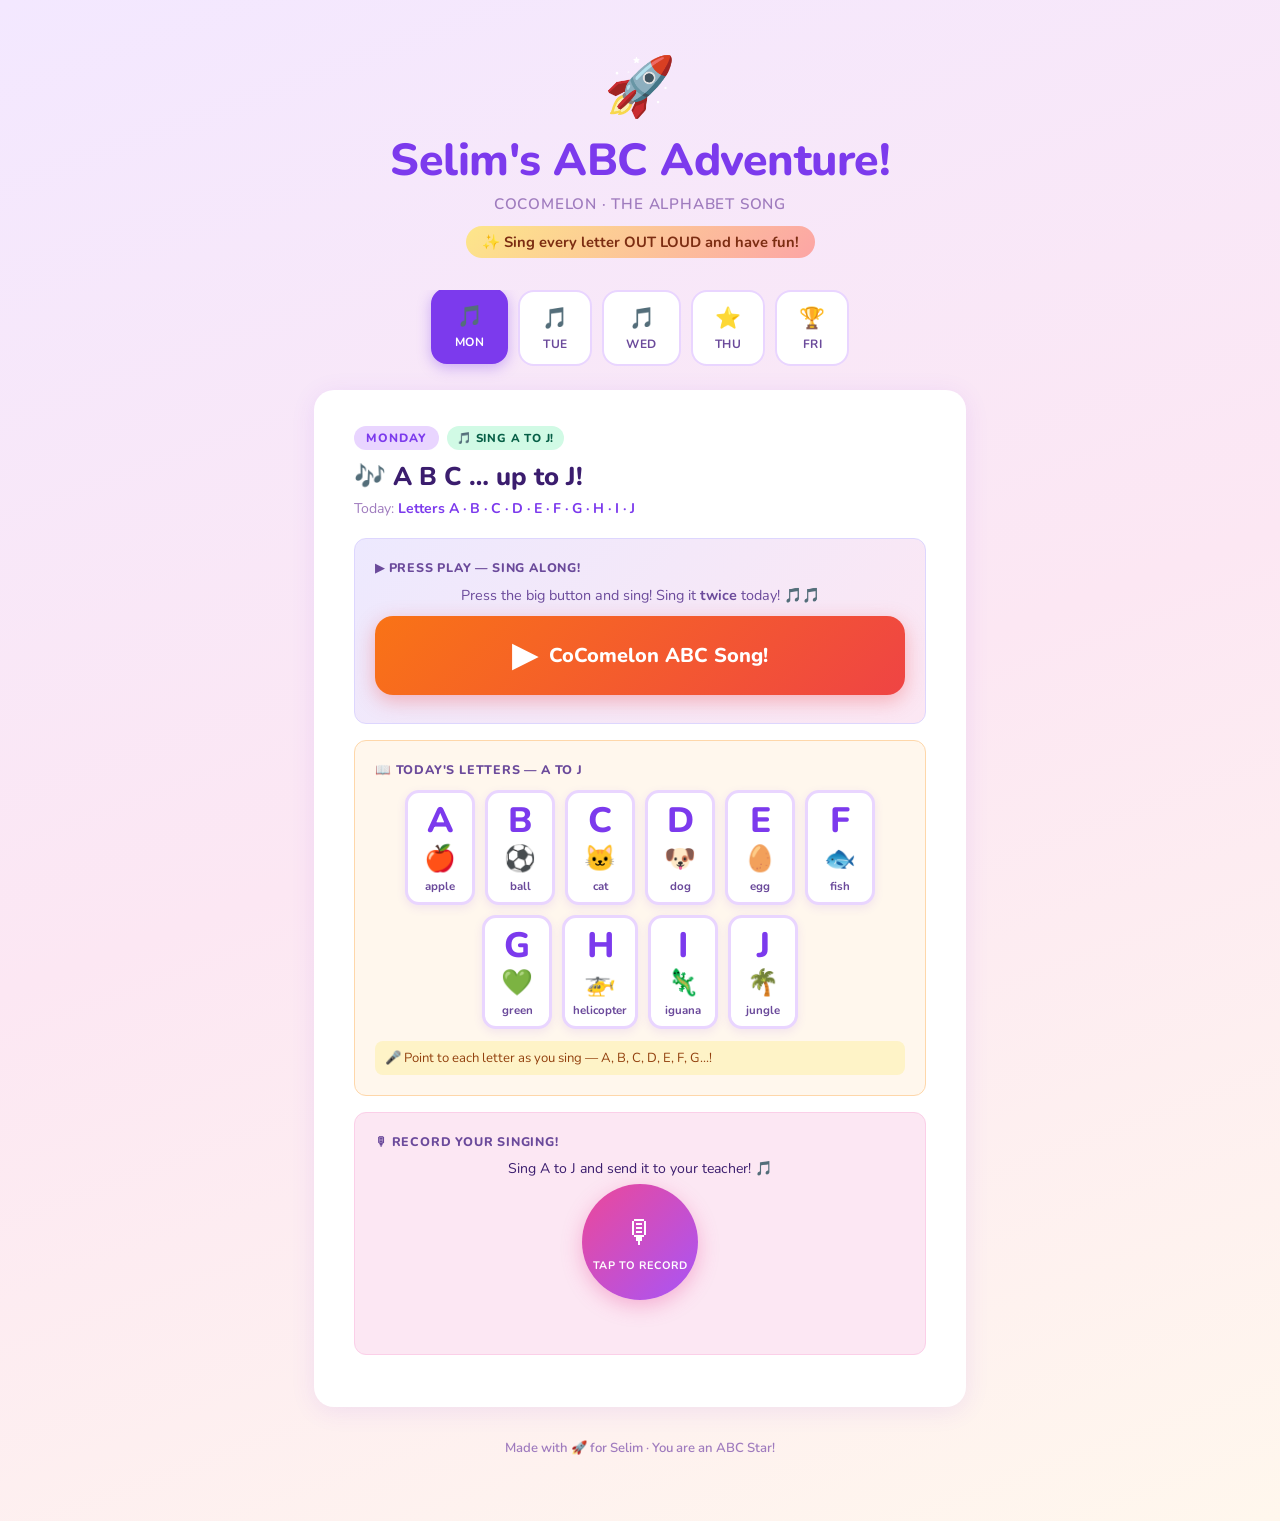
==== commit 4717e7ea: "Add audio recording to Selim's ABC Adventure Replace done buttons with full recorder on all 5 days. " ====
--- a/selim.html
+++ b/selim.html
@@ -162,9 +162,15 @@
         </div>
 
         <div class="section-block record-block">
-          <div class="section-label">⭐ Mark Your Day!</div>
-          <button class="done-btn" id="doneBtn-monday">⭐ I sang it! Mark as done!</button>
-          <div class="star-row" id="stars-monday" style="display:none">🌟🌟🌟 Amazing, Selim! 🌟🌟🌟</div>
+          <div class="section-label">🎙 Record Your Singing!</div>
+          <p style="font-size:0.88rem;color:var(--text-dark);text-align:center;margin-bottom:4px;">Sing A to J and send it to your teacher! 🎵</p>
+          <div class="recorder" id="recorder-monday">
+            <button class="record-btn" id="recordBtn-monday"><span class="record-icon">🎙</span><span class="record-label">Tap to Record</span></button>
+            <div class="timer" id="timer-monday" style="display:none">⏺ Recording… <span class="timer-count">0:00</span></div>
+            <audio class="playback" id="playback-monday" controls style="display:none"></audio>
+            <button class="submit-btn" id="submitBtn-monday" style="display:none">✓ Submit to Teacher</button>
+            <div class="status-msg" id="status-monday"></div>
+          </div>
         </div>
       </section>
 
@@ -213,9 +219,15 @@
         </div>
 
         <div class="section-block record-block">
-          <div class="section-label">⭐ Mark Your Day!</div>
-          <button class="done-btn" id="doneBtn-tuesday">⭐ I sang it! Mark as done!</button>
-          <div class="star-row" id="stars-tuesday" style="display:none">🌟🌟🌟 Superstar, Selim! 🌟🌟🌟</div>
+          <div class="section-label">🎙 Record Your Singing!</div>
+          <p style="font-size:0.88rem;color:var(--text-dark);text-align:center;margin-bottom:4px;">Sing A to P and send it to your teacher! 🎵</p>
+          <div class="recorder" id="recorder-tuesday">
+            <button class="record-btn" id="recordBtn-tuesday"><span class="record-icon">🎙</span><span class="record-label">Tap to Record</span></button>
+            <div class="timer" id="timer-tuesday" style="display:none">⏺ Recording… <span class="timer-count">0:00</span></div>
+            <audio class="playback" id="playback-tuesday" controls style="display:none"></audio>
+            <button class="submit-btn" id="submitBtn-tuesday" style="display:none">✓ Submit to Teacher</button>
+            <div class="status-msg" id="status-tuesday"></div>
+          </div>
         </div>
       </section>
 
@@ -274,9 +286,15 @@
         </div>
 
         <div class="section-block record-block">
-          <div class="section-label">⭐ Mark Your Day!</div>
-          <button class="done-btn" id="doneBtn-wednesday">⭐ I sang it! Mark as done!</button>
-          <div class="star-row" id="stars-wednesday" style="display:none">🌟🌟🌟 CHAMPION! A to Z! 🌟🌟🌟</div>
+          <div class="section-label">🎙 Record Your Singing!</div>
+          <p style="font-size:0.88rem;color:var(--text-dark);text-align:center;margin-bottom:4px;">Sing the whole A to Z and send it to your teacher! 🎵</p>
+          <div class="recorder" id="recorder-wednesday">
+            <button class="record-btn" id="recordBtn-wednesday"><span class="record-icon">🎙</span><span class="record-label">Tap to Record</span></button>
+            <div class="timer" id="timer-wednesday" style="display:none">⏺ Recording… <span class="timer-count">0:00</span></div>
+            <audio class="playback" id="playback-wednesday" controls style="display:none"></audio>
+            <button class="submit-btn" id="submitBtn-wednesday" style="display:none">✓ Submit to Teacher</button>
+            <div class="status-msg" id="status-wednesday"></div>
+          </div>
         </div>
       </section>
 
@@ -335,9 +353,15 @@
         </div>
 
         <div class="section-block record-block">
-          <div class="section-label">⭐ Mark Your Day!</div>
-          <button class="done-btn" id="doneBtn-thursday">⭐ I sang it! Mark as done!</button>
-          <div class="star-row" id="stars-thursday" style="display:none">🌟🌟🌟 STAR OF THE DAY! 🌟🌟🌟</div>
+          <div class="section-label">🎙 Record Your Singing!</div>
+          <p style="font-size:0.88rem;color:var(--text-dark);text-align:center;margin-bottom:4px;">Sing the whole song and send it to your teacher! ⭐</p>
+          <div class="recorder" id="recorder-thursday">
+            <button class="record-btn" id="recordBtn-thursday"><span class="record-icon">🎙</span><span class="record-label">Tap to Record</span></button>
+            <div class="timer" id="timer-thursday" style="display:none">⏺ Recording… <span class="timer-count">0:00</span></div>
+            <audio class="playback" id="playback-thursday" controls style="display:none"></audio>
+            <button class="submit-btn" id="submitBtn-thursday" style="display:none">✓ Submit to Teacher</button>
+            <div class="status-msg" id="status-thursday"></div>
+          </div>
         </div>
       </section>
 
@@ -396,9 +420,15 @@
         </div>
 
         <div class="section-block record-block">
-          <div class="section-label">🏆 Mark Your Day!</div>
-          <button class="done-btn" id="doneBtn-friday">🏆 I sang it! I'm a Champion!</button>
-          <div class="star-row" id="stars-friday" style="display:none">🏆🌟🎉 ABC CHAMPION! WELL DONE SELIM! 🎉🌟🏆</div>
+          <div class="section-label">🎙 Record Your Singing!</div>
+          <p style="font-size:0.88rem;color:var(--text-dark);text-align:center;margin-bottom:4px;">Sing the whole song one last time — be a Champion! 🏆</p>
+          <div class="recorder" id="recorder-friday">
+            <button class="record-btn" id="recordBtn-friday"><span class="record-icon">🎙</span><span class="record-label">Tap to Record</span></button>
+            <div class="timer" id="timer-friday" style="display:none">⏺ Recording… <span class="timer-count">0:00</span></div>
+            <audio class="playback" id="playback-friday" controls style="display:none"></audio>
+            <button class="submit-btn" id="submitBtn-friday" style="display:none">✓ Submit to Teacher</button>
+            <div class="status-msg" id="status-friday"></div>
+          </div>
         </div>
       </section>
 
